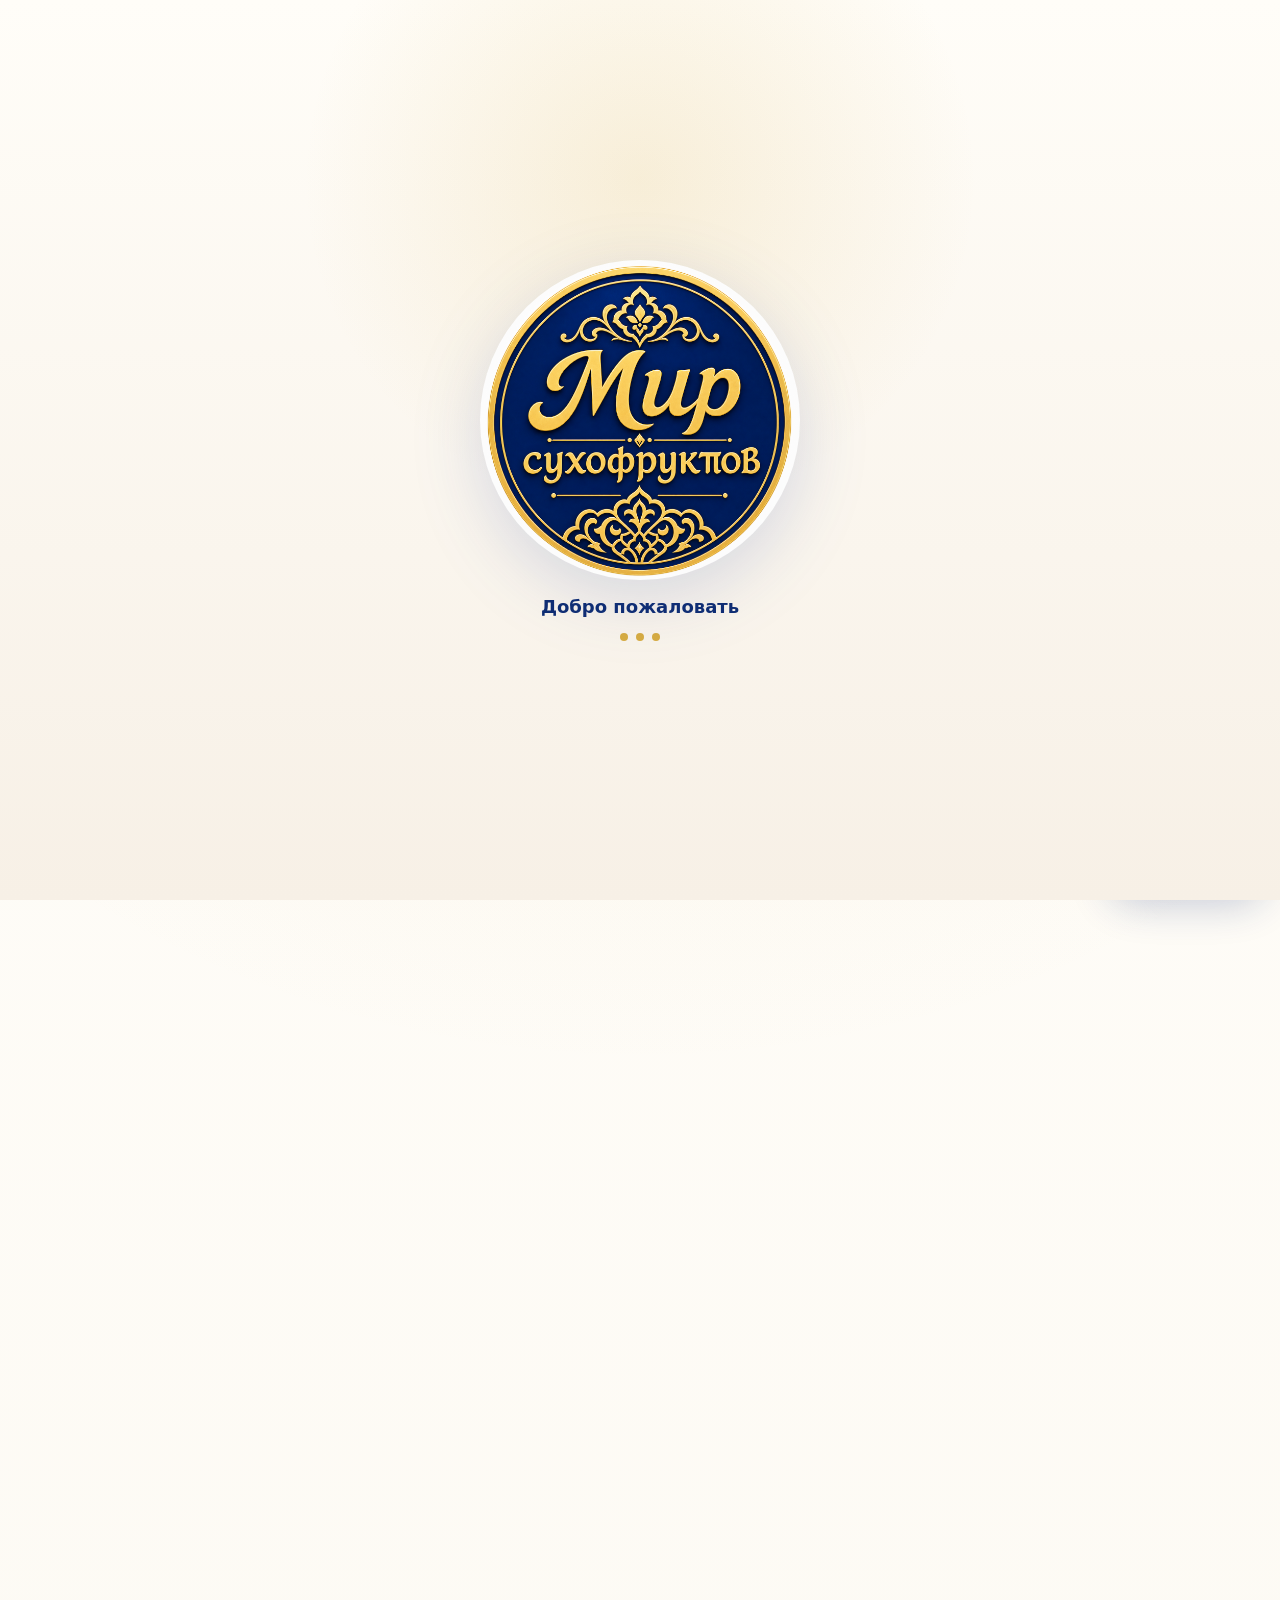
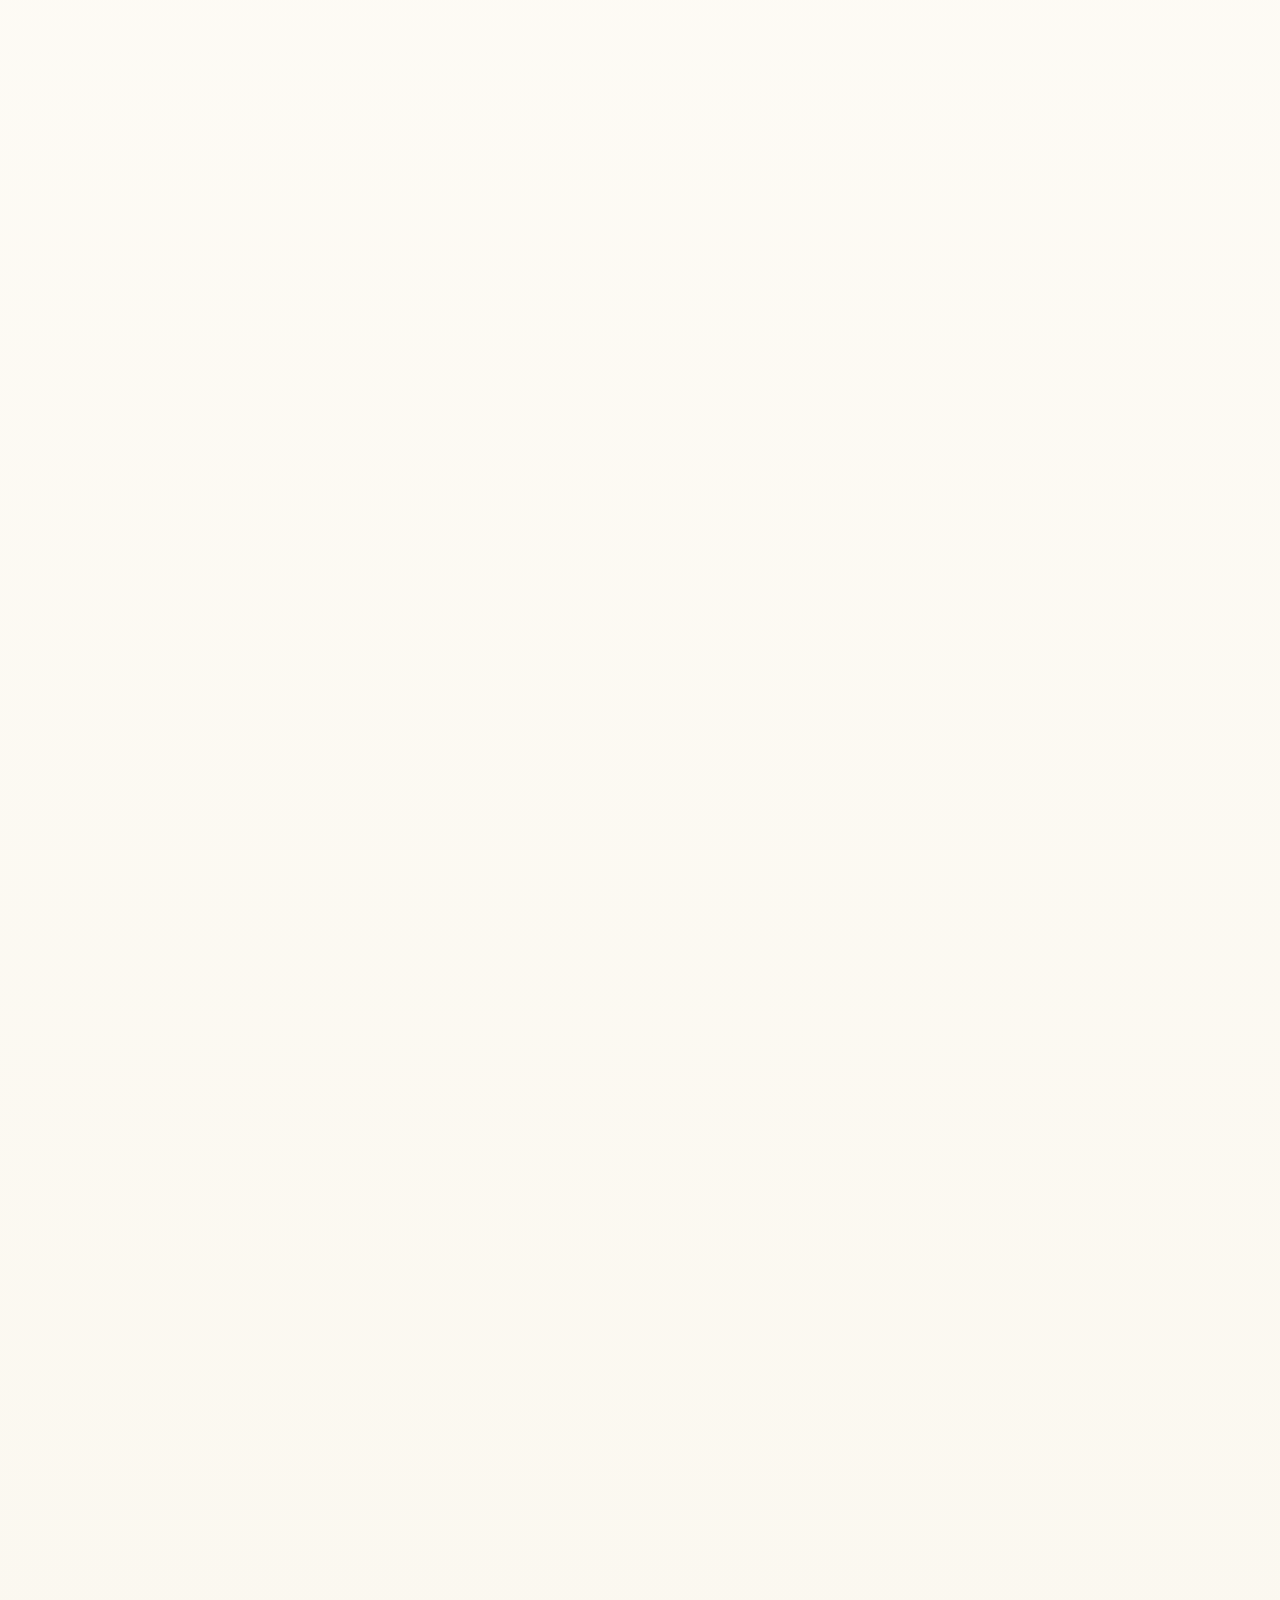
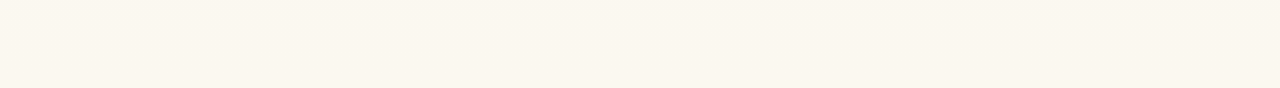
==== telegram_business_ai_bot/webapp/index.html @ 0049de70 "fix/iphone bug fix" ====
<!doctype html>
<html lang="ru">
  <head>
    <meta charset="utf-8" />
    <meta name="viewport" content="width=device-width, initial-scale=1" />
    <title>Мир Сухофруктов</title>
    <link rel="stylesheet" href="./styles.css" />
    <script src="https://telegram.org/js/telegram-web-app.js"></script>
  </head>
  <body>
    <div class="splash" id="splashScreen" aria-hidden="false">
      <div class="splash-card">
        <img
          class="splash-logo"
          src="./assets/logo-mir-sukhofruktov-emblem.png"
          alt="Мир Сухофруктов"
        />
        <p class="splash-title">Добро пожаловать</p>
        <div class="loading-dots" aria-hidden="true">
          <span></span>
          <span></span>
          <span></span>
        </div>
      </div>
    </div>

    <button class="cart-dock" id="cartDockButton" type="button" aria-label="Открыть корзину">
      <span class="cart-dock-count" id="cartDockCount">0</span>
      <span class="cart-dock-copy">
        <strong>Корзина</strong>
        <span id="cartDockTotal">0 руб.</span>
      </span>
    </button>

    <main class="app app-hidden" id="appRoot">
      <section class="masthead">
        <img
          class="brand-logo"
          src="./assets/logo-mir-sukhofruktov-emblem.png"
          alt="Мир Сухофруктов"
        />
        <p class="eyebrow">Восточная витрина вкусов</p>
        <h1>Мир сухофруктов</h1>
        <p class="brand-note">
          Отборная курага, орехи, изюм, финики и подарочные наборы для дома,
          офиса и красивых подарков.
        </p>
      </section>

      <section class="store-strip">
        <article class="store-card">
          <p class="store-label">Адреса</p>
          <p class="store-value">Ростов-на-Дону, ул. Пойменная, 1, Проспект Стачки 25, Коммунистический проспект 32, Сельмаш 2, Таганрогская 151</p>
        </article>
        <article class="store-card">
          <p class="store-label">Заказы и консультации</p>
          <p class="store-value">+7-928-199-38-00</p>
        </article>
        <article class="store-card">
          <p class="store-label">Формат</p>
          <p class="store-value">Доставка, самовывоз, подарочные наборы, ежедневная витрина</p>
        </article>
      </section>

      <section class="featured-section" id="featuredSection">
        <div class="section-head">
          <p class="eyebrow">Акции</p>
          <h2>Товары недели</h2>
        </div>
        <p class="featured-note">Подборка недели с акцентом на любимые позиции витрины и промо-метками.</p>
        <section class="grid featured-grid" id="weeklyGrid"></section>
      </section>

      <section class="section-head">
        <p class="eyebrow" id="catalogEyebrow">Каталог</p>
        <h2 id="catalogTitle">Выберите категорию и соберите корзину</h2>
      </section>

      <section class="search-panel">
        <div class="search-shell">
          <input class="search-input" id="searchInput" type="search" placeholder="Поиск по витрине: курага, финики, фундук..." autocomplete="off" />
          <button class="search-submit" id="searchSubmitButton" type="button">Поиск</button>
          <button class="search-clear" id="clearSearchButton" type="button">Сбросить</button>
        </div>
        <p class="search-hint">Введите запрос и нажмите поиск. Сброс вернёт стартовую витрину.</p>
      </section>

      <nav class="tabs" id="categoryTabs" aria-label="Категории"></nav>
      <nav class="chips" id="subcategoryChips" aria-label="Подкатегории"></nav>
      <section class="grid" id="productGrid"></section>

      <section class="about-store">
        <p class="eyebrow">О магазине</p>
        <p class="about-text">
          Мы собираем витрину из сухофруктов, орехов, сладостей и подарочных
          позиций с акцентом на вкус, аккуратную упаковку и удобный заказ для
          клиентов в Ростове-на-Дону.
        </p>
      </section>
    </main>

    <aside class="cart-panel" id="cartPanel" aria-hidden="true">
      <div class="cart-sheet">
        <div class="cart-head">
          <div>
            <p class="eyebrow">Корзина</p>
            <h2>Ваш заказ</h2>
          </div>
          <button class="icon-button" id="closeCartButton" type="button" aria-label="Закрыть корзину">
            ×
          </button>
        </div>
        <div class="cart-list" id="cartList"></div>
        <div class="cart-total">
          <span>Итого</span>
          <strong id="cartTotal">0 руб.</strong>
        </div>
        <button class="order-button" id="orderButton" type="button">Оформить заказ</button>
        <button class="clear-button" id="clearButton" type="button">Очистить корзину</button>
      </div>
    </aside>

    <aside class="cart-panel info-panel" id="infoPanel" aria-hidden="true">
      <div class="cart-sheet info-sheet">
        <div class="cart-head">
          <div>
            <p class="eyebrow">Информация о товаре</p>
            <h2 id="infoTitle">Товар</h2>
          </div>
          <button class="icon-button" id="closeInfoButton" type="button" aria-label="Закрыть информацию">
            ×
          </button>
        </div>
        <div class="info-copy">
          <p class="info-description" id="infoDescription"></p>
          <div class="info-grid">
            <div class="info-card">
              <span>Страна</span>
              <strong id="infoOrigin"></strong>
            </div>
            <div class="info-card">
              <span>Вес</span>
              <strong id="infoWeight"></strong>
            </div>
            <div class="info-card">
              <span>Цена</span>
              <strong id="infoPrice"></strong>
            </div>
          </div>
        </div>
      </div>
    </aside>

    <script>
      window.onerror = function (message, source, line, column) {
        var panel = document.getElementById("runtimeErrorPanel");
        if (!panel) {
          panel = document.createElement("pre");
          panel.id = "runtimeErrorPanel";
          panel.style.cssText = "position:fixed;z-index:99999;left:8px;right:8px;bottom:8px;max-height:45vh;overflow:auto;padding:12px;background:#fff0f0;color:#9b1c1c;border:2px solid #9b1c1c;white-space:pre-wrap;font:13px monospace";
          document.body.appendChild(panel);
        }
        panel.textContent = "JavaScript error: " + message + "\nСтрока: " + line + ", столбец: " + column;
      };
    </script>
    <script src="./app.js?v=compat-20260622-2"></script>
    <script>
      window.setTimeout(function () {
        var appRoot = document.getElementById("appRoot");
        if (!appRoot || !appRoot.classList.contains("app-hidden")) {
          return;
        }
        var splash = document.getElementById("splashScreen");
        var eyebrow = document.getElementById("catalogEyebrow");
        var title = document.getElementById("catalogTitle");
        if (splash) splash.classList.add("hidden");
        appRoot.classList.remove("app-hidden");
        if (eyebrow) eyebrow.textContent = "Ошибка запуска";
        if (title) title.textContent = "Браузер телефона не смог запустить витрину. Обновите системный WebView.";
      }, 8000);
    </script>
  </body>
</html>
---- telegram_business_ai_bot/webapp/styles.css ----
:root {
  color-scheme: light;
  --bg: #fcfaf6;
  --panel: #fffdf8;
  --panel-soft: #f6f0e5;
  --ink: #21242b;
  --muted: #70655b;
  --line: #eadfcb;
  --accent: #163e9e;
  --accent-strong: #0f2d73;
  --gold: #d8ac42;
  --success: #1f9d68;
  --shadow: 0 18px 44px rgb(33 36 43 / 0.09);
  --shadow-soft: 0 12px 28px rgb(15 45 115 / 0.08);
  font-family: Inter, ui-sans-serif, system-ui, -apple-system, BlinkMacSystemFont, "Segoe UI", sans-serif;
}

* {
  box-sizing: border-box;
}

body {
  margin: 0;
  min-width: 320px;
  background:
    radial-gradient(circle at top, rgb(216 172 66 / 0.12), transparent 32%),
    linear-gradient(180deg, #fffdf9 0%, #fbf8f0 100%);
  color: var(--ink);
  text-align: center;
}

button {
  font: inherit;
  cursor: pointer;
}

.app {
  max-width: 1120px;
  margin: 0 auto;
  padding: 22px 14px 120px;
}

.app-hidden {
  opacity: 0;
  pointer-events: none;
}

.splash {
  position: fixed;
  inset: 0;
  z-index: 30;
  display: flex;
  align-items: center;
  justify-content: center;
  background:
    radial-gradient(circle at 50% 20%, rgb(216 172 66 / 0.16), transparent 35%),
    linear-gradient(180deg, #fffdf8 0%, #f7f0e6 100%);
  transition: opacity 0.55s ease, visibility 0.55s ease;
}

.splash.hidden {
  opacity: 0;
  visibility: hidden;
  pointer-events: none;
}

.splash-card {
  display: grid;
  gap: 16px;
  justify-items: center;
}

.splash-logo {
  width: min(76vw, 320px);
  border-radius: 999px;
  filter: drop-shadow(0 18px 34px rgb(22 62 158 / 0.16));
}

.splash-title {
  margin: 0;
  font-size: 18px;
  font-weight: 600;
  color: var(--accent-strong);
}

.loading-dots {
  display: flex;
  gap: 8px;
}

.loading-dots span {
  width: 8px;
  height: 8px;
  border-radius: 999px;
  background: var(--gold);
  animation: pulse 1.2s infinite ease-in-out;
}

.loading-dots span:nth-child(2) {
  animation-delay: 0.16s;
}

.loading-dots span:nth-child(3) {
  animation-delay: 0.32s;
}

.cart-dock {
  position: fixed;
  right: 14px;
  bottom: 16px;
  z-index: 20;
  display: inline-flex;
  align-items: center;
  gap: 12px;
  min-width: 158px;
  padding: 10px 14px 10px 10px;
  border: 0;
  border-radius: 999px;
  background: linear-gradient(135deg, var(--accent) 0%, var(--accent-strong) 100%);
  color: white;
  box-shadow: 0 20px 40px rgb(15 45 115 / 0.24);
  transition: transform 0.22s ease, box-shadow 0.22s ease;
}

.cart-dock:hover {
  transform: translateY(-2px);
  box-shadow: 0 24px 44px rgb(15 45 115 / 0.28);
}

.cart-dock-count {
  display: grid;
  place-items: center;
  width: 34px;
  height: 34px;
  border-radius: 999px;
  background: rgb(255 255 255 / 0.18);
  font-weight: 700;
}

.cart-dock-copy {
  display: grid;
  justify-items: start;
  gap: 2px;
  text-align: left;
}

.cart-dock-copy strong,
.cart-dock-copy span {
  line-height: 1.15;
}

.masthead {
  display: grid;
  justify-items: center;
  gap: 10px;
  margin-bottom: 18px;
}

.brand-logo {
  width: min(54vw, 210px);
  border-radius: 999px;
  box-shadow: var(--shadow);
}

.eyebrow {
  margin: 0;
  color: var(--gold);
  font-size: 12px;
  font-weight: 700;
  text-transform: uppercase;
  letter-spacing: 0.08em;
}

h1,
h2 {
  margin: 0;
  letter-spacing: 0;
}

.masthead h1 {
  font-size: clamp(28px, 6vw, 42px);
  line-height: 1.02;
}

.brand-note,
.about-text {
  max-width: 680px;
  margin: 0 auto;
  color: var(--muted);
  line-height: 1.55;
}

.store-strip,
.about-store,
.cart-sheet {
  border: 1px solid var(--line);
  background: var(--panel);
  box-shadow: var(--shadow-soft);
}


.store-strip {
  display: grid;
  gap: 10px;
  margin-bottom: 18px;
  padding: 12px;
  border-radius: 24px;
}

.store-card {
  display: grid;
  gap: 4px;
  padding: 12px;
  border-radius: 18px;
  background: linear-gradient(180deg, #fffefb 0%, #faf5eb 100%);
}

.store-label {
  margin: 0;
  color: var(--gold);
  font-size: 11px;
  font-weight: 700;
  text-transform: uppercase;
}

.store-value {
  margin: 0;
  font-size: 14px;
  line-height: 1.45;
}

.section-head {
  display: grid;
  gap: 4px;
  margin-bottom: 12px;
}

.search-panel,
.featured-section {
  margin-bottom: 18px;
  padding: 16px;
  border: 1px solid var(--line);
  border-radius: 24px;
  background: var(--panel);
  box-shadow: var(--shadow-soft);
}

.search-shell {
  display: grid;
  grid-template-columns: minmax(0, 1fr) auto auto;
  gap: 8px;
}

.search-input {
  min-width: 0;
  min-height: 46px;
  padding: 0 14px;
  border: 1px solid var(--line);
  border-radius: 14px;
  background: #fff;
  color: var(--ink);
  font: inherit;
  font-size: 14px;
}

.search-submit,
.search-clear {
  min-height: 46px;
  padding: 0 16px;
  border: 0;
  border-radius: 14px;
  font-size: 13px;
  font-weight: 700;
}

.search-submit {
  background: var(--accent);
  color: #fff;
}

.search-clear {
  background: var(--panel-soft);
  color: var(--accent-strong);
}

.search-hint,
.featured-note {
  margin: 10px 0 0;
  color: var(--muted);
  font-size: 13px;
  line-height: 1.45;
}

.featured-grid {
  margin-top: 12px;
}

.chips.is-hidden {
  display: none;
}

.tabs,
.chips {
  display: flex;
  width: 100%;
  gap: 8px;
  overflow-x: auto;
  justify-content: flex-start !important;
  align-items: center;
  margin: 0;
  padding: 2px 0 12px;
  scrollbar-width: none;
  scroll-padding-left: 0;
}

.tabs::-webkit-scrollbar,
.chips::-webkit-scrollbar {
  display: none;
}

.tab,
.chip {
  flex: 0 0 auto;
  border: 1px solid var(--line);
  border-radius: 999px;
  background: var(--panel);
  color: var(--ink);
  padding: 10px 14px;
  font-weight: 650;
  transition: transform 0.18s ease, border-color 0.18s ease, background-color 0.18s ease;
}

.tab.active,
.chip.active {
  border-color: var(--accent);
  background: #edf3ff;
  color: var(--accent-strong);
}

.grid {
  display: grid;
  grid-template-columns: repeat(2, minmax(0, 1fr));
  gap: 10px;
}

.product {
  position: relative;
  display: flex;
  flex-direction: column;
  min-height: 100%;
  overflow: hidden;
  border: 1px solid var(--line);
  border-radius: 18px;
  background: linear-gradient(180deg, #fffefb 0%, #fffaf1 100%);
  box-shadow: 0 12px 24px rgb(33 36 43 / 0.06);
  transition: transform 0.22s ease, box-shadow 0.22s ease, border-color 0.22s ease, background-color 0.22s ease;
}

.product::after {
  content: "✓";
  position: absolute;
  top: 10px;
  right: 10px;
  display: grid;
  place-items: center;
  width: 26px;
  height: 26px;
  border-radius: 999px;
  background: var(--success);
  color: white;
  font-size: 13px;
  font-weight: 800;
  opacity: 0;
  transform: scale(0.72);
  transition: opacity 0.22s ease, transform 0.22s ease;
}

.product.added {
  border-color: #6cc89d;
  background: #f7fffb;
  box-shadow: 0 16px 34px rgb(31 157 104 / 0.14);
  transform: translateY(-2px);
}

.product.added::after {
  opacity: 1;
  transform: scale(1);
}

.product img {
  display: block;
  width: 100%;
  aspect-ratio: 1 / 1;
  object-fit: cover;
  background: #f6f1e9;
}

.product-body {
  display: flex;
  flex: 1;
  flex-direction: column;
  padding: 10px 10px 10px;
  text-align: center;
}

.product h3 {
  min-height: 40px;
  margin: 0 0 8px;
  font-size: 13px;
  line-height: 1.3;
}

.product-badges {
  display: flex;
  justify-content: center;
  flex-wrap: wrap;
  gap: 6px;
  margin-bottom: 8px;
}

.product-badge {
  display: inline-flex;
  align-items: center;
  min-height: 24px;
  padding: 4px 8px;
  border-radius: 999px;
  background: #fff2db;
  color: #9a5a00;
  font-size: 10px;
  font-weight: 800;
}

.product-badge.discount {
  background: linear-gradient(180deg, #ffebe9 0%, #ffd8d4 100%);
  color: #b61d1d;
  box-shadow: 0 8px 16px rgb(182 29 29 / 0.12);
}

.meta {
  display: grid;
  gap: 2px;
  margin-bottom: 8px;
  color: var(--muted);
  font-size: 11px;
}

.meta strong {
  color: var(--ink);
  font-size: 13px;
}

.selected-price-block {
  display: grid;
  gap: 2px;
  justify-items: center;
}

.selected-price-block.has-discount {
  margin-top: 2px;
}

.selected-price-old {
  color: #9a8e80;
  font-size: 11px;
  text-decoration: line-through;
  text-decoration-thickness: 1.5px;
}

.selected-price {
  color: var(--ink);
  font-size: 15px;
}

.weight-picker {
  display: grid;
  gap: 6px;
  margin-bottom: 8px;
}

.weight-presets {
  display: grid;
  grid-template-columns: repeat(3, minmax(0, 1fr));
  gap: 4px;
}

.weight-chip {
  min-height: 30px;
  padding: 5px 4px;
  border: 1px solid var(--line);
  border-radius: 999px;
  background: #fff;
  color: var(--accent-strong);
  font-size: 10px;
  font-weight: 700;
  line-height: 1.1;
}

.weight-chip.active {
  border-color: var(--accent);
  background: var(--accent);
  color: #fff;
}

.weight-custom {
  display: grid;
  grid-template-columns: minmax(0, 1fr) auto;
  gap: 4px;
}

.weight-input {
  min-width: 0;
  min-height: 32px;
  padding: 6px 8px;
  border: 1px solid var(--line);
  border-radius: 10px;
  background: #fff;
  color: var(--ink);
  font: inherit;
  font-size: 11px;
  text-align: center;
}

.weight-apply {
  min-height: 32px;
  padding: 6px 10px;
  border: 0;
  border-radius: 10px;
  background: var(--panel-soft);
  color: var(--accent-strong);
  font-size: 11px;
  font-weight: 700;
}

.product-actions {
  display: grid;
  grid-template-columns: minmax(0, 68px) minmax(0, 1fr);
  gap: 6px;
  margin-top: auto;
}

.add-button,
.info-button,
.order-button,
.clear-button,
.icon-button,
.cart-remove {
  transition: transform 0.2s ease, background-color 0.2s ease, border-color 0.2s ease;
}

.add-button {
  border: 0;
  border-radius: 12px;
  background: var(--ink);
  color: white;
  padding: 8px 10px;
  font-size: 12px;
  font-weight: 700;
  line-height: 1.1;
  min-width: 0;
}

.info-button {
  border: 1px solid var(--line);
  border-radius: 12px;
  background: white;
  color: var(--accent-strong);
  padding: 8px 8px;
  font-size: 12px;
  font-weight: 700;
  line-height: 1.1;
  min-width: 0;
}

.add-button.added {
  background: var(--success);
  transform: scale(0.985);
}


.empty-catalog {
  grid-column: 1 / -1;
  display: grid;
  gap: 8px;
  padding: 22px 16px;
  border: 1px dashed var(--line);
  border-radius: 20px;
  background: linear-gradient(180deg, #fffefb 0%, #fbf5e8 100%);
  text-align: center;
}

.empty-catalog strong {
  font-size: 16px;
}

.empty-catalog p {
  margin: 0;
  color: var(--muted);
  line-height: 1.5;
}
.about-store {
  display: grid;
  gap: 8px;
  margin-top: 18px;
  padding: 18px;
  border-radius: 24px;
}

.cart-panel {
  position: fixed;
  inset: 0;
  display: none;
  z-index: 24;
  background: rgb(13 23 46 / 0.42);
  padding: 12px;
}

.cart-panel.open {
  display: flex;
  align-items: flex-end;
}

.info-panel.open {
  display: flex;
  align-items: flex-end;
}

.cart-sheet {
  width: 100%;
  max-width: 560px;
  max-height: 86vh;
  margin: 0 auto;
  overflow: auto;
  padding: 18px;
  border-radius: 28px;
  text-align: center;
}

.cart-item-price {
  display: grid;
  gap: 2px;
  margin-top: 4px;
}

.cart-item-price.discounted {
  gap: 1px;
}

.cart-old-price {
  color: #9a8e80;
  font-size: 12px;
  text-decoration: line-through;
  text-decoration-thickness: 1.5px;
}

.cart-current-price {
  color: var(--ink);
  font-size: 13px;
  font-weight: 700;
}

.info-sheet {
  max-width: 520px;
}

.info-copy {
  display: grid;
  gap: 16px;
  margin-top: 12px;
}

.info-description {
  margin: 0;
  color: var(--muted);
  line-height: 1.55;
}

.info-grid {
  display: grid;
  gap: 10px;
}

.info-card {
  display: grid;
  gap: 4px;
  padding: 14px;
  border: 1px solid var(--line);
  border-radius: 16px;
  background: linear-gradient(180deg, #fffefb 0%, #faf5eb 100%);
}

.info-card span {
  color: var(--muted);
  font-size: 12px;
  font-weight: 600;
  text-transform: uppercase;
}

.info-card strong {
  font-size: 15px;
}

.cart-head,
.cart-total {
  display: flex;
  align-items: center;
  justify-content: space-between;
  gap: 12px;
}

.icon-button,
.clear-button {
  border: 1px solid var(--line);
  border-radius: 12px;
  background: white;
  color: var(--ink);
  padding: 10px 12px;
}

.cart-list {
  display: grid;
  gap: 10px;
  margin-top: 14px;
}

.cart-item {
  display: grid;
  gap: 8px;
  padding: 12px;
  border: 1px solid var(--line);
  border-radius: 16px;
  background: linear-gradient(180deg, #fffefb 0%, #faf5eb 100%);
}

.cart-item-copy strong,
.cart-item-copy span {
  display: block;
}

.cart-item-copy span {
  margin-top: 4px;
  color: var(--muted);
  font-size: 13px;
}

.cart-item-actions {
  display: flex;
  justify-content: center;
}

.qty-stepper {
  display: inline-flex;
  align-items: center;
  gap: 8px;
  padding: 6px;
  border: 1px solid var(--line);
  border-radius: 999px;
  background: white;
}

.qty-button {
  display: grid;
  place-items: center;
  width: 30px;
  height: 30px;
  border: 0;
  border-radius: 999px;
  background: var(--panel-soft);
  color: var(--ink);
  font-size: 18px;
  line-height: 1;
  font-weight: 700;
}

.qty-value {
  min-width: 20px;
  font-size: 14px;
  font-weight: 700;
}

.cart-empty {
  padding: 20px 10px 8px;
  color: var(--muted);
  line-height: 1.5;
}

.cart-total {
  padding: 16px 0;
  font-size: 18px;
}

.order-button {
  width: 100%;
  border: 0;
  border-radius: 999px;
  background: linear-gradient(135deg, var(--accent) 0%, var(--accent-strong) 100%);
  color: white;
  padding: 12px 16px;
  font-weight: 700;
  box-shadow: 0 14px 28px rgb(22 62 158 / 0.16);
}

.order-button:disabled {
  opacity: 0.8;
}

.clear-button {
  width: 100%;
  margin-top: 8px;
}

@keyframes pulse {
  0%,
  80%,
  100% {
    opacity: 0.36;
    transform: scale(0.82);
  }

  40% {
    opacity: 1;
    transform: scale(1);
  }
}

@media (min-width: 720px) {
  .app {
    padding: 28px 20px 132px;
  }

  .store-strip {
    grid-template-columns: repeat(3, minmax(0, 1fr));
  }

  .grid {
    grid-template-columns: repeat(3, minmax(0, 1fr));
    gap: 14px;
  }
}

@media (min-width: 1080px) {
  .grid {
    grid-template-columns: repeat(4, minmax(0, 1fr));
  }
}

@media (max-width: 520px) {
  .weight-chip {
    font-size: 9px;
    padding: 5px 2px;
  }

  .weight-input,
  .weight-apply {
    font-size: 10px;
  }

  .product-actions {
    grid-template-columns: minmax(0, 60px) minmax(0, 1fr);
    gap: 5px;
  }

  .add-button,
  .info-button {
    padding: 7px 6px;
    font-size: 11px;
  }

  .cart-dock {
    left: 12px;
    right: 12px;
    bottom: 12px;
    justify-content: center;
  }

  .cart-dock-copy {
    justify-items: center;
    text-align: center;
  }
}
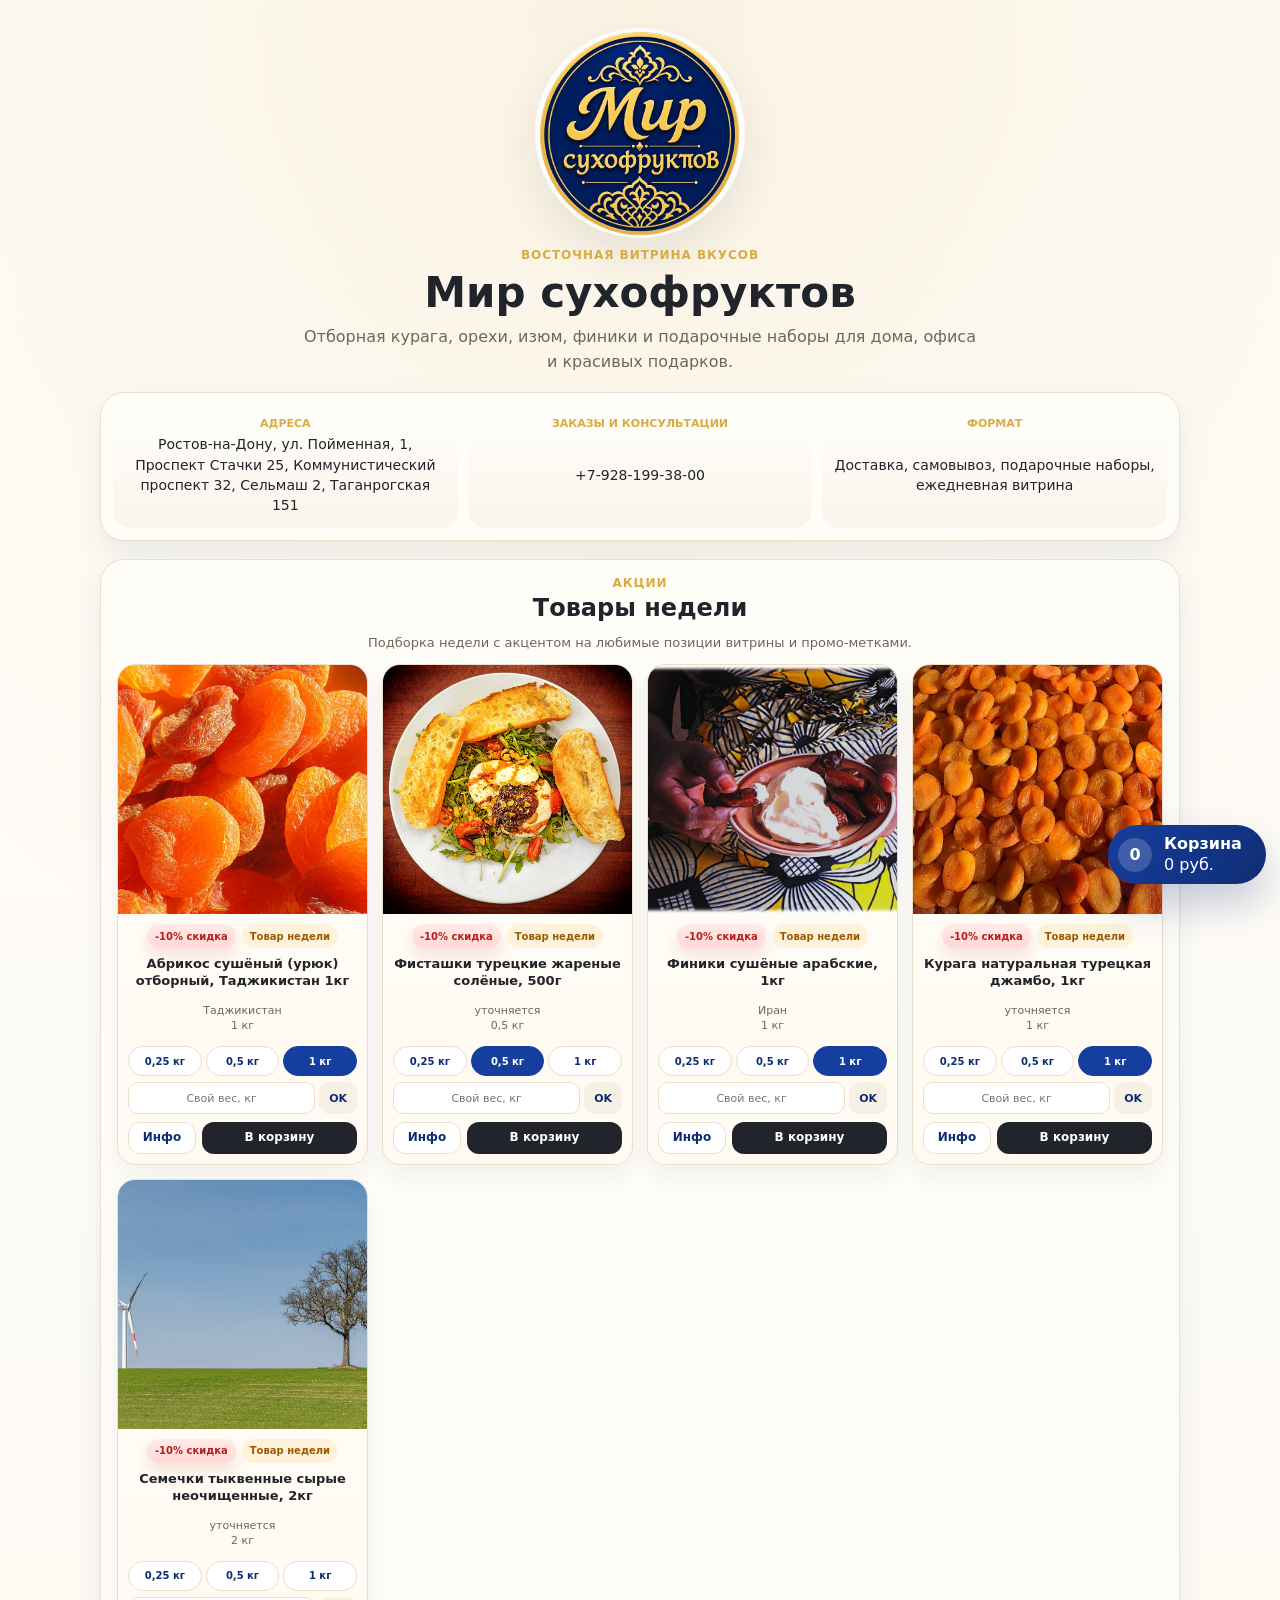
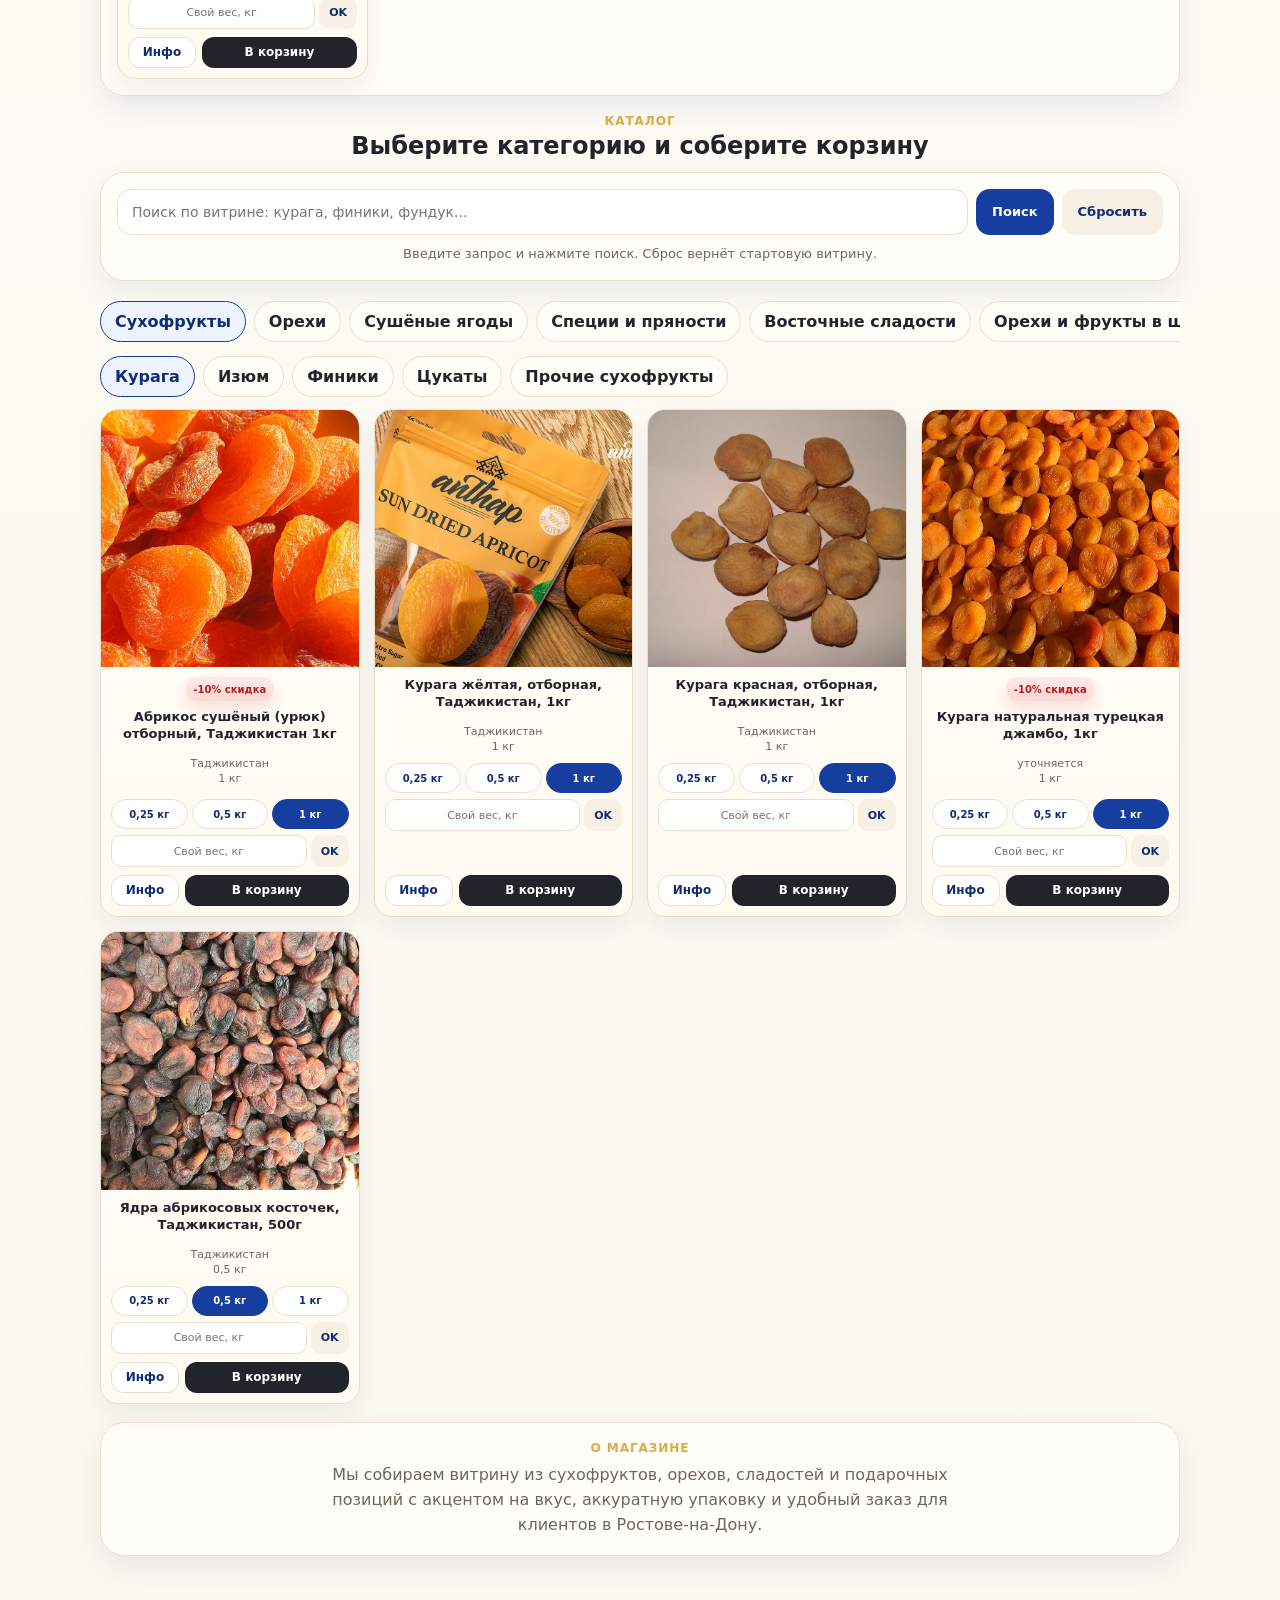
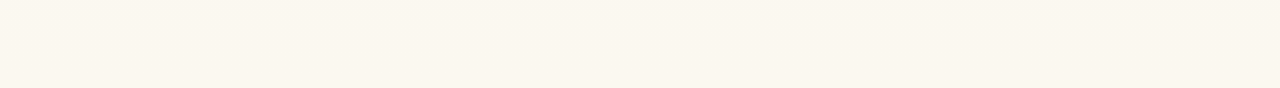
==== commit 81058fdd: "fix/iphone bug" ====
--- a/telegram_business_ai_bot/webapp/index.html
+++ b/telegram_business_ai_bot/webapp/index.html
@@ -5,7 +5,6 @@
     <meta name="viewport" content="width=device-width, initial-scale=1" />
     <title>Мир Сухофруктов</title>
     <link rel="stylesheet" href="./styles.css" />
-    <script src="https://telegram.org/js/telegram-web-app.js"></script>
   </head>
   <body>
     <div class="splash" id="splashScreen" aria-hidden="false">
@@ -163,7 +162,23 @@
         panel.textContent = "JavaScript error: " + message + "\nСтрока: " + line + ", столбец: " + column;
       };
     </script>
-    <script src="./app.js?v=compat-20260622-2"></script>
+    <script src="./app.js?v=compat-20260622-5"></script>
+    <script>
+      (function () {
+        var sdk = document.createElement("script");
+        sdk.src = "https://telegram.org/js/telegram-web-app.js";
+        sdk.async = true;
+        sdk.onload = function () {
+          if (typeof window.initializeTelegramWebApp === "function") {
+            window.initializeTelegramWebApp();
+          }
+        };
+        sdk.onerror = function () {
+          console.warn("Telegram WebApp SDK is unavailable; storefront remains in browser mode");
+        };
+        document.head.appendChild(sdk);
+      }());
+    </script>
     <script>
       window.setTimeout(function () {
         var appRoot = document.getElementById("appRoot");
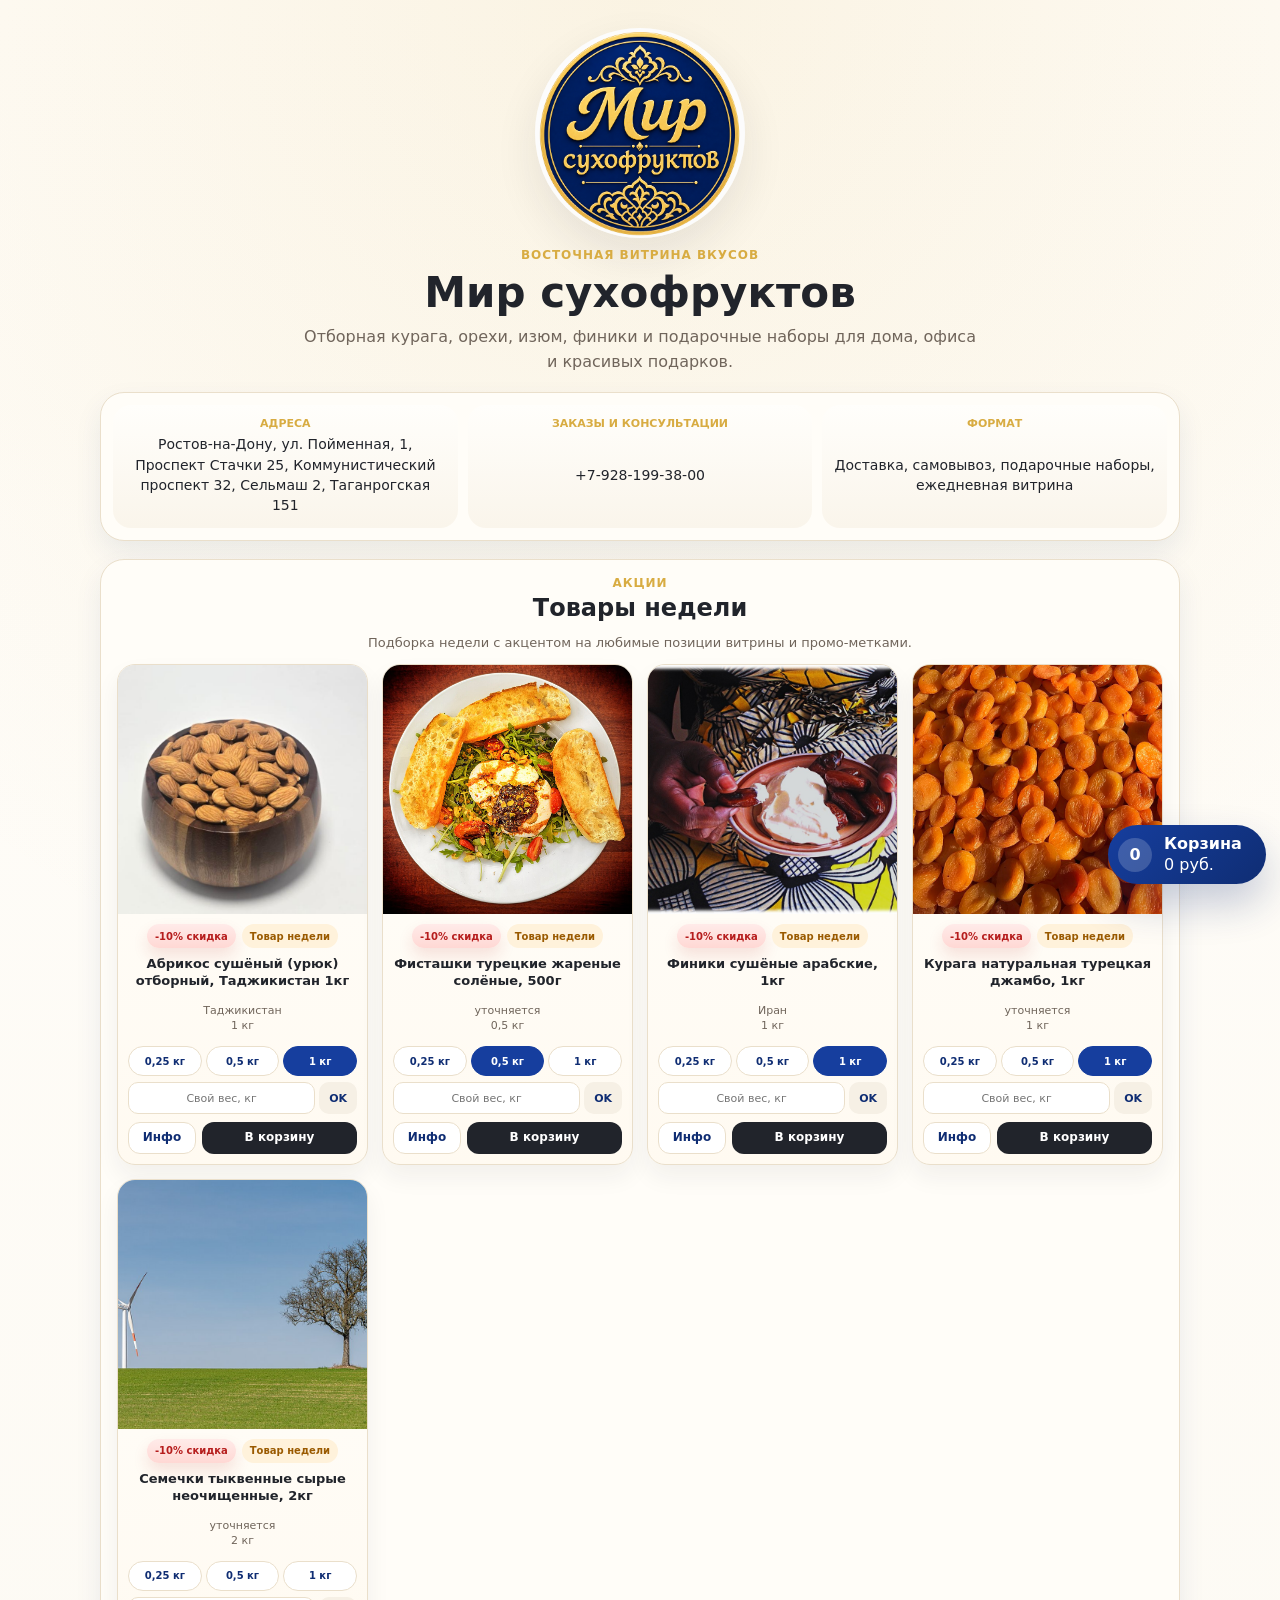
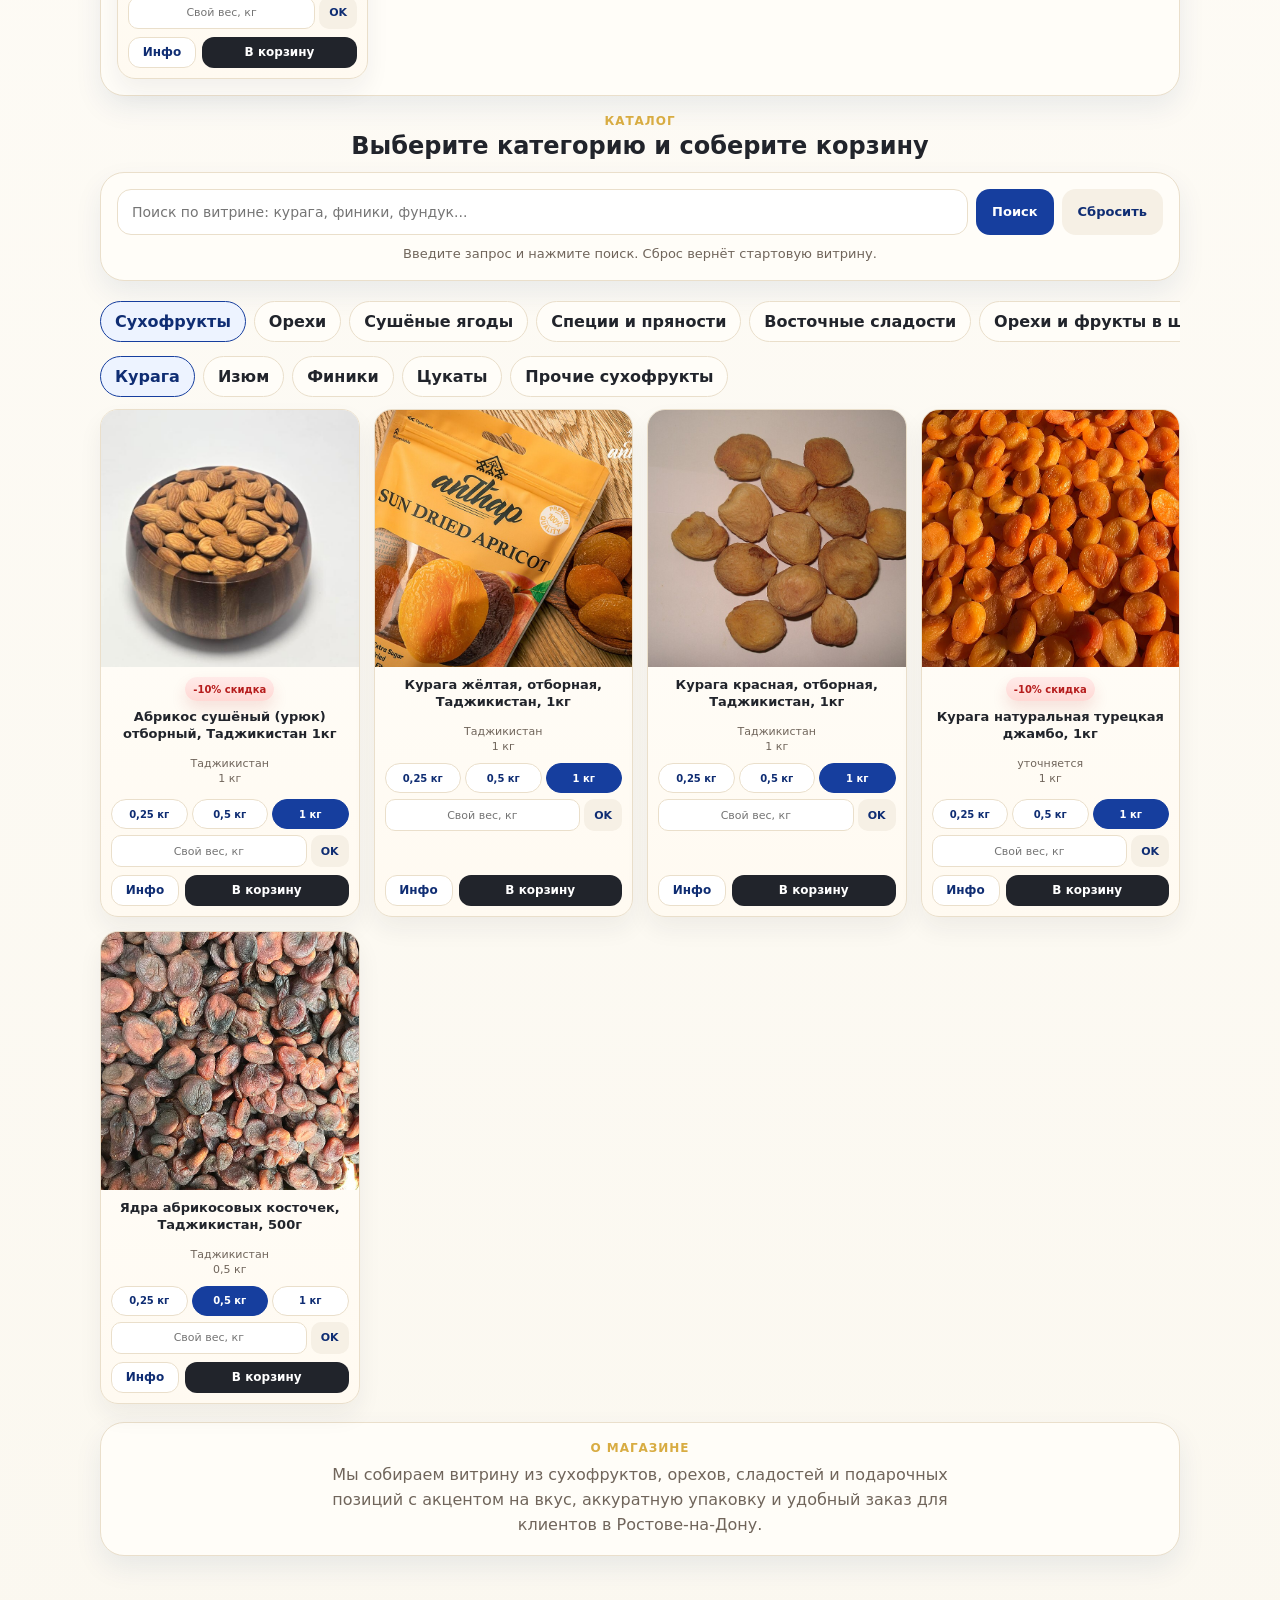
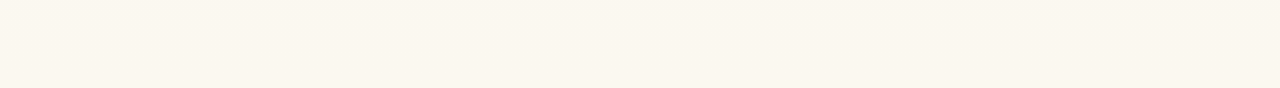
==== commit 5efdb9e4: "Add catalog admin bot" ====
--- a/telegram_business_ai_bot/webapp/index.html
+++ b/telegram_business_ai_bot/webapp/index.html
@@ -162,7 +162,7 @@
         panel.textContent = "JavaScript error: " + message + "\nСтрока: " + line + ", столбец: " + column;
       };
     </script>
-    <script src="./app.js?v=compat-20260622-5"></script>
+    <script src="./app.js?v=admin-catalog-20261005"></script>
     <script>
       (function () {
         var sdk = document.createElement("script");
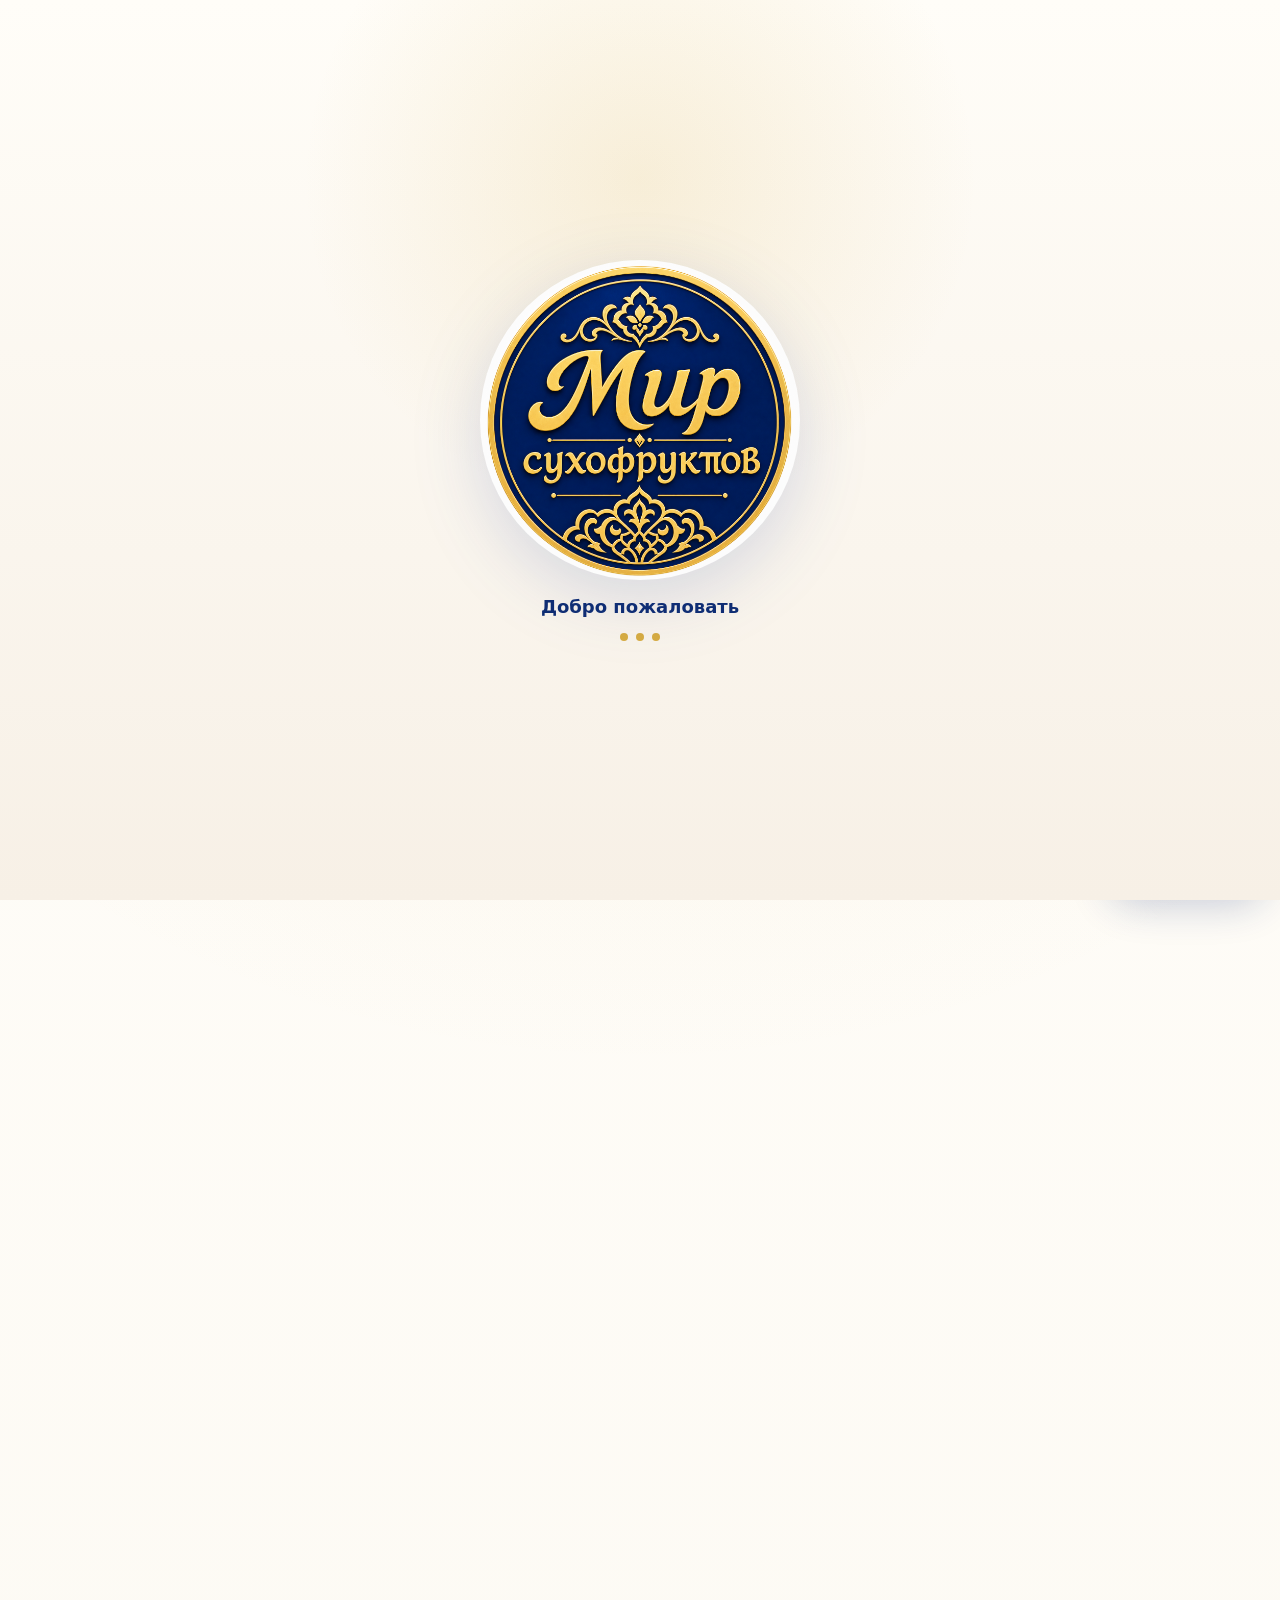
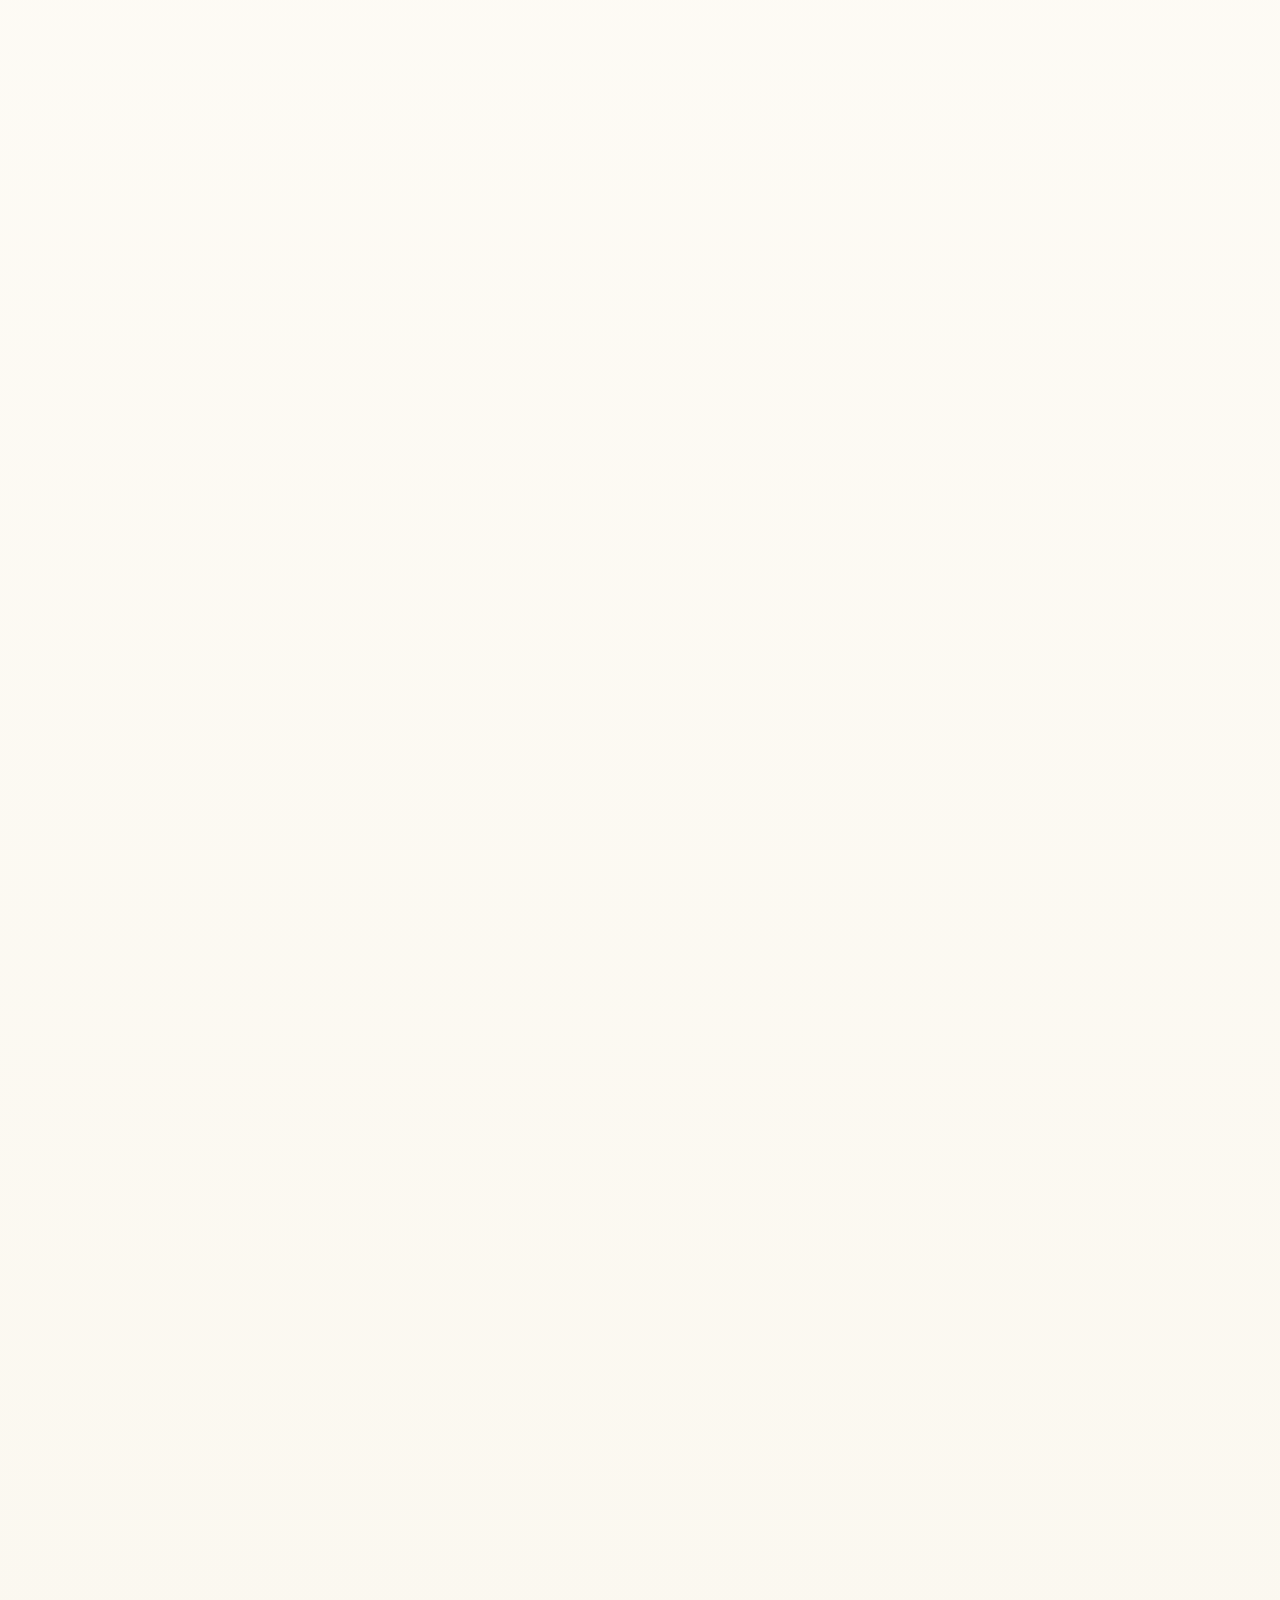
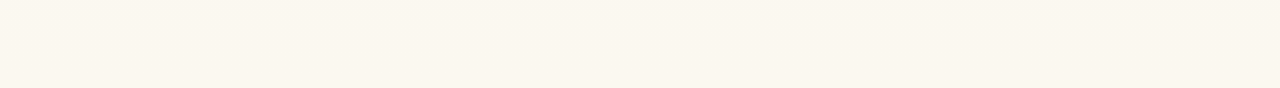
==== commit aaf14fb2: "добавление категории" ====
--- a/telegram_business_ai_bot/webapp/index.html
+++ b/telegram_business_ai_bot/webapp/index.html
@@ -162,7 +162,7 @@
         panel.textContent = "JavaScript error: " + message + "\nСтрока: " + line + ", столбец: " + column;
       };
     </script>
-    <script src="./app.js?v=admin-catalog-20261005"></script>
+    <script src="./app.js?v=catalog-management-20261006"></script>
     <script>
       (function () {
         var sdk = document.createElement("script");
